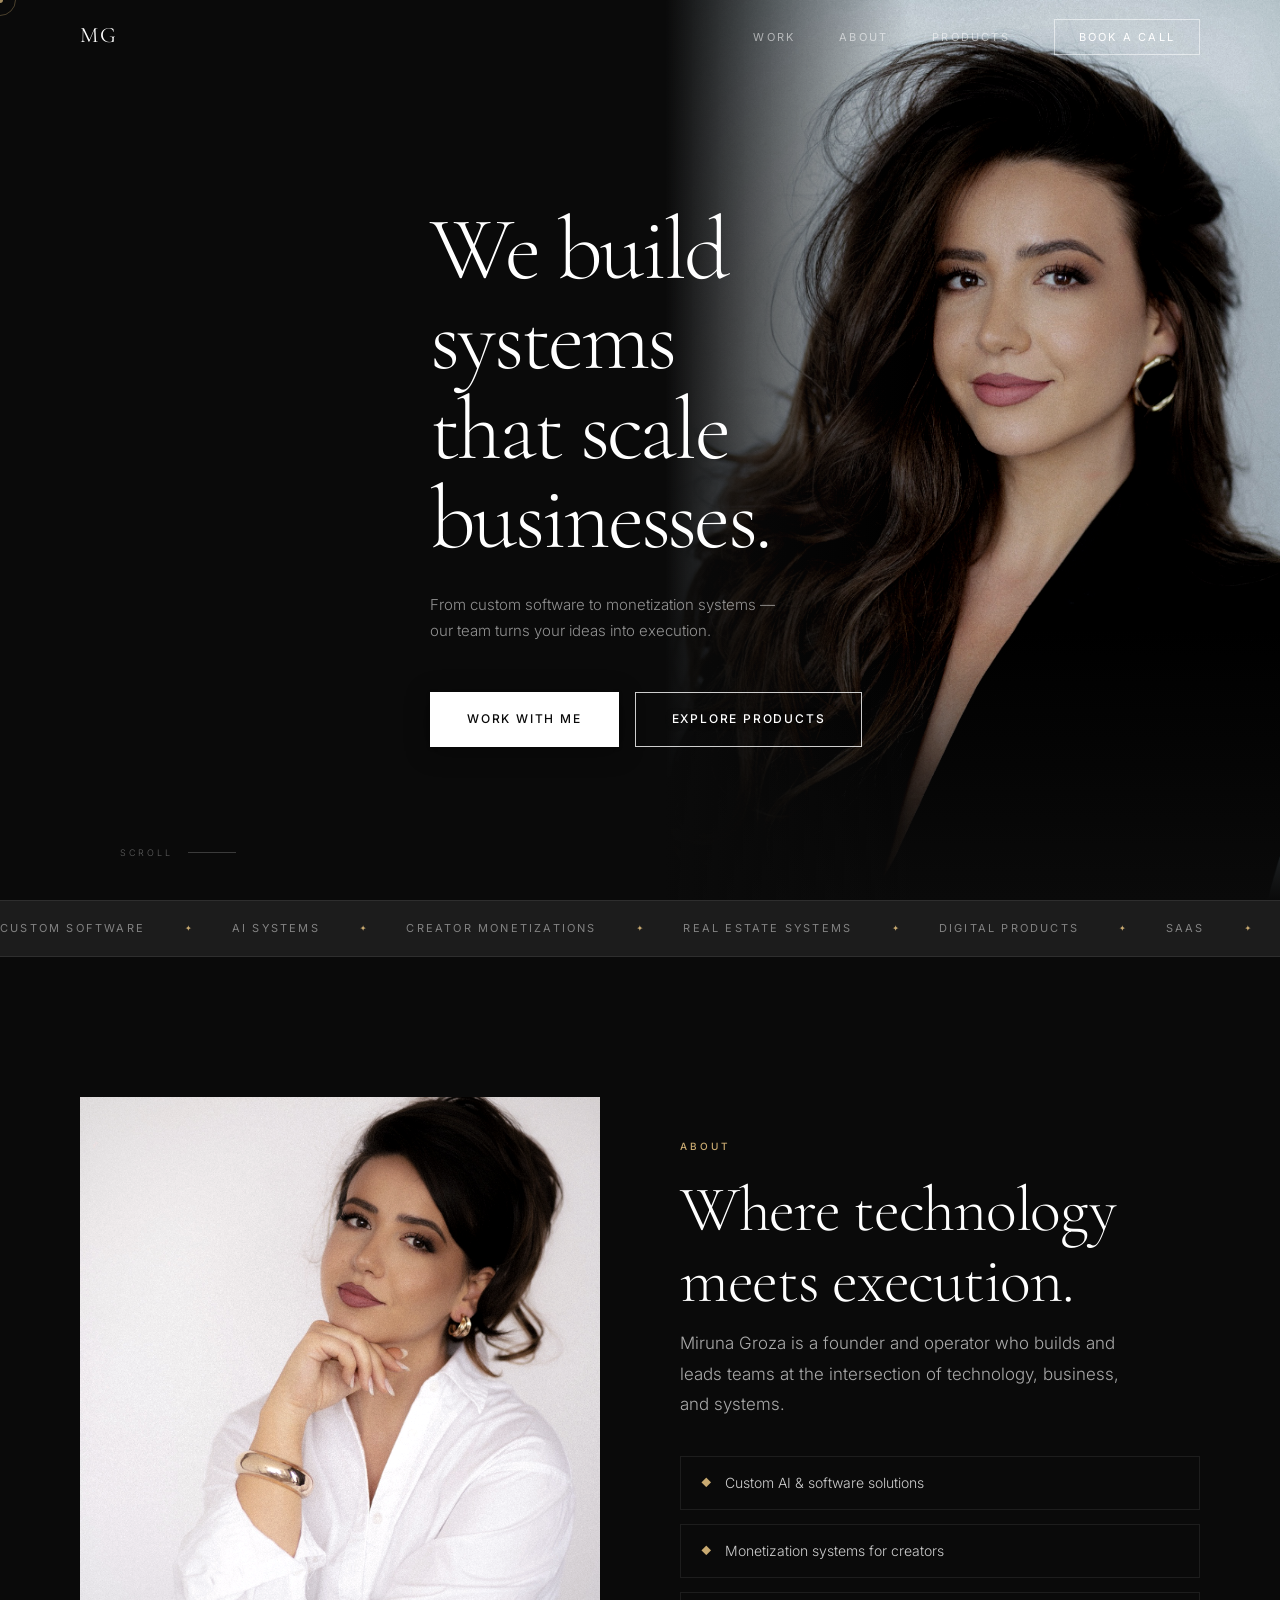
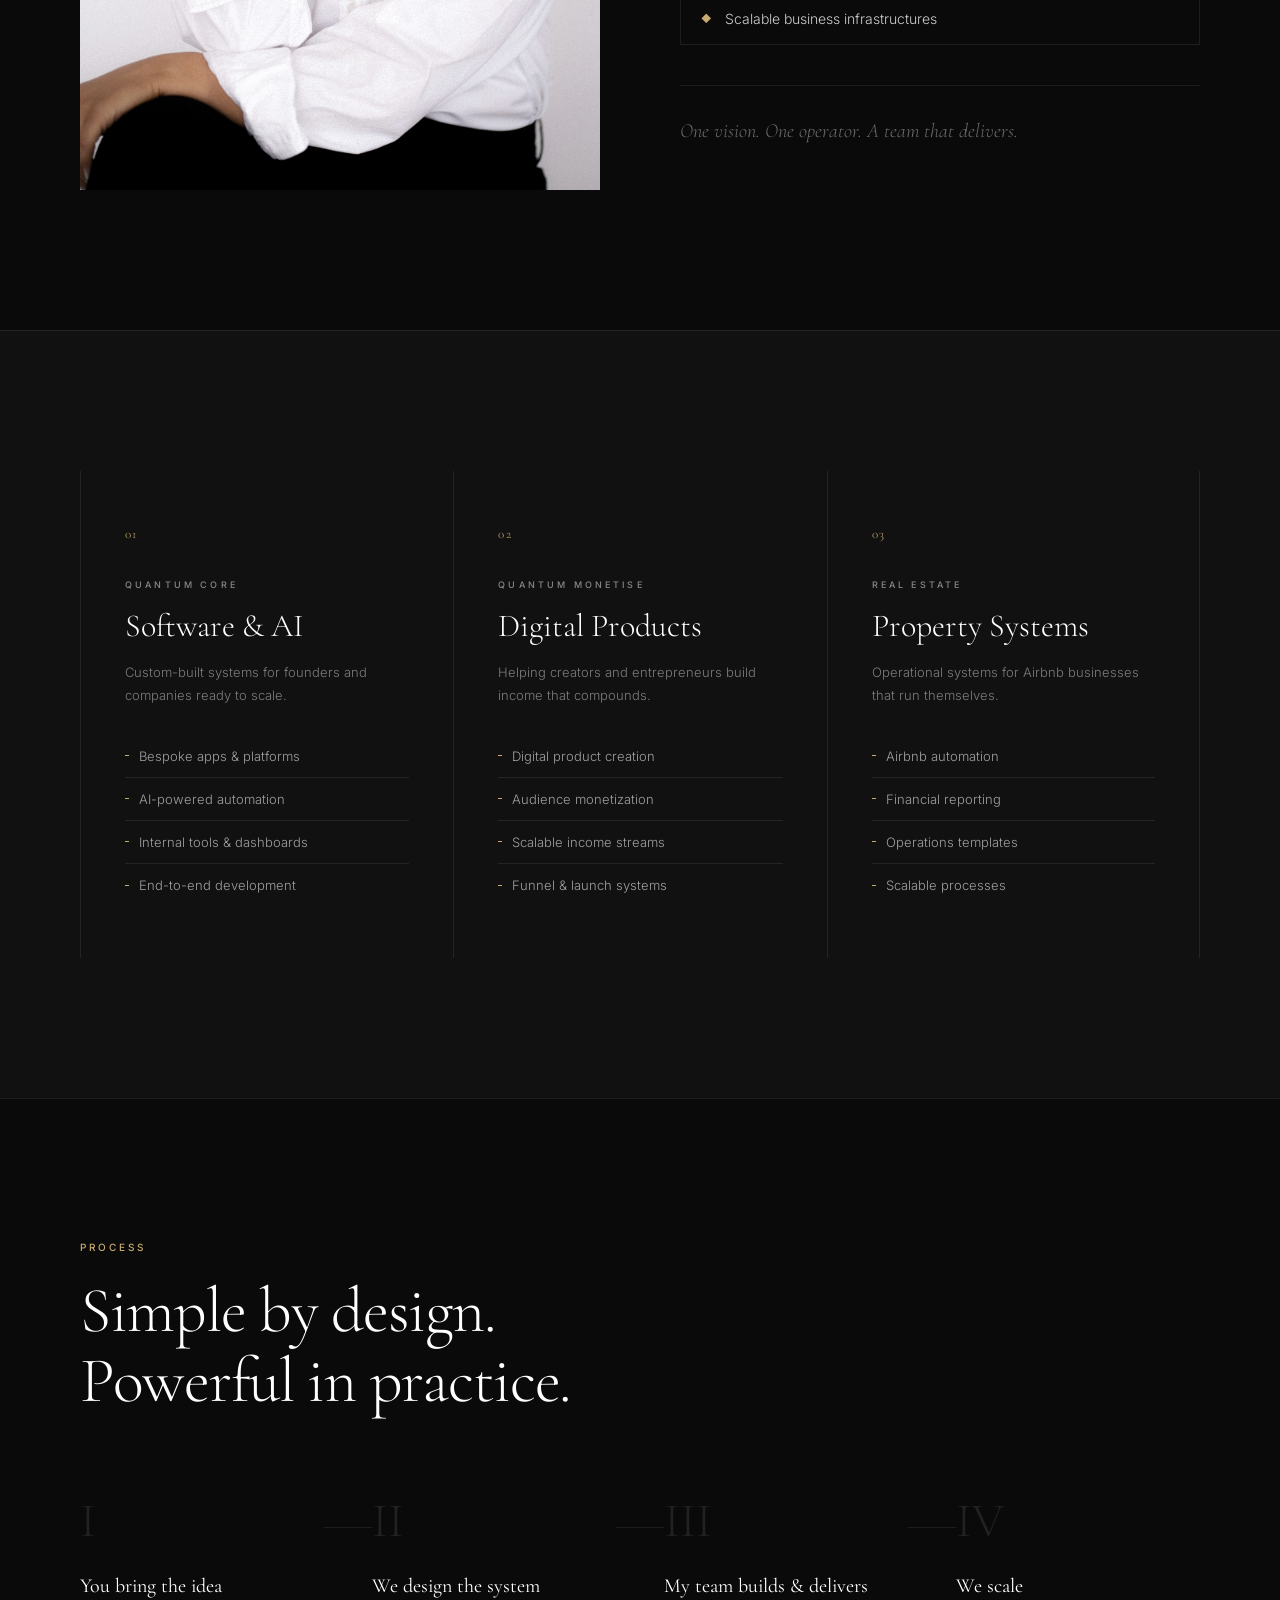
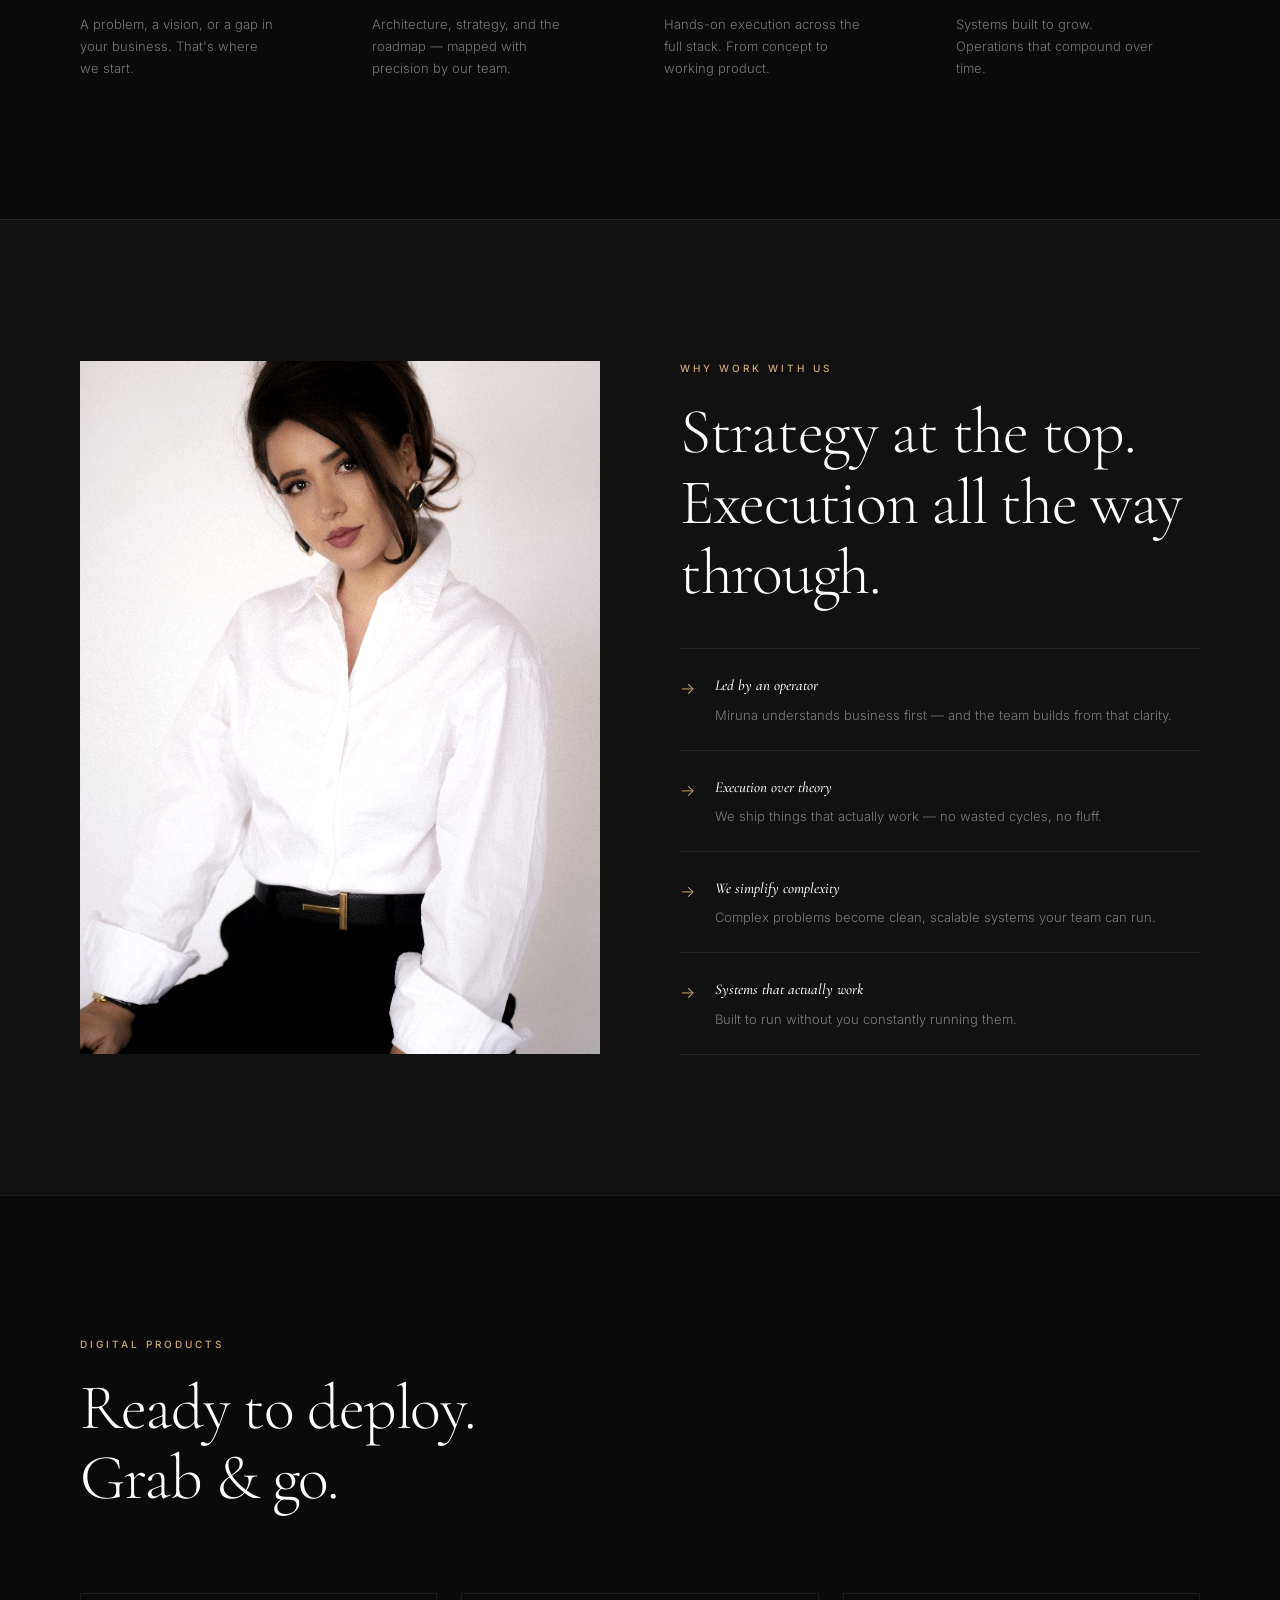
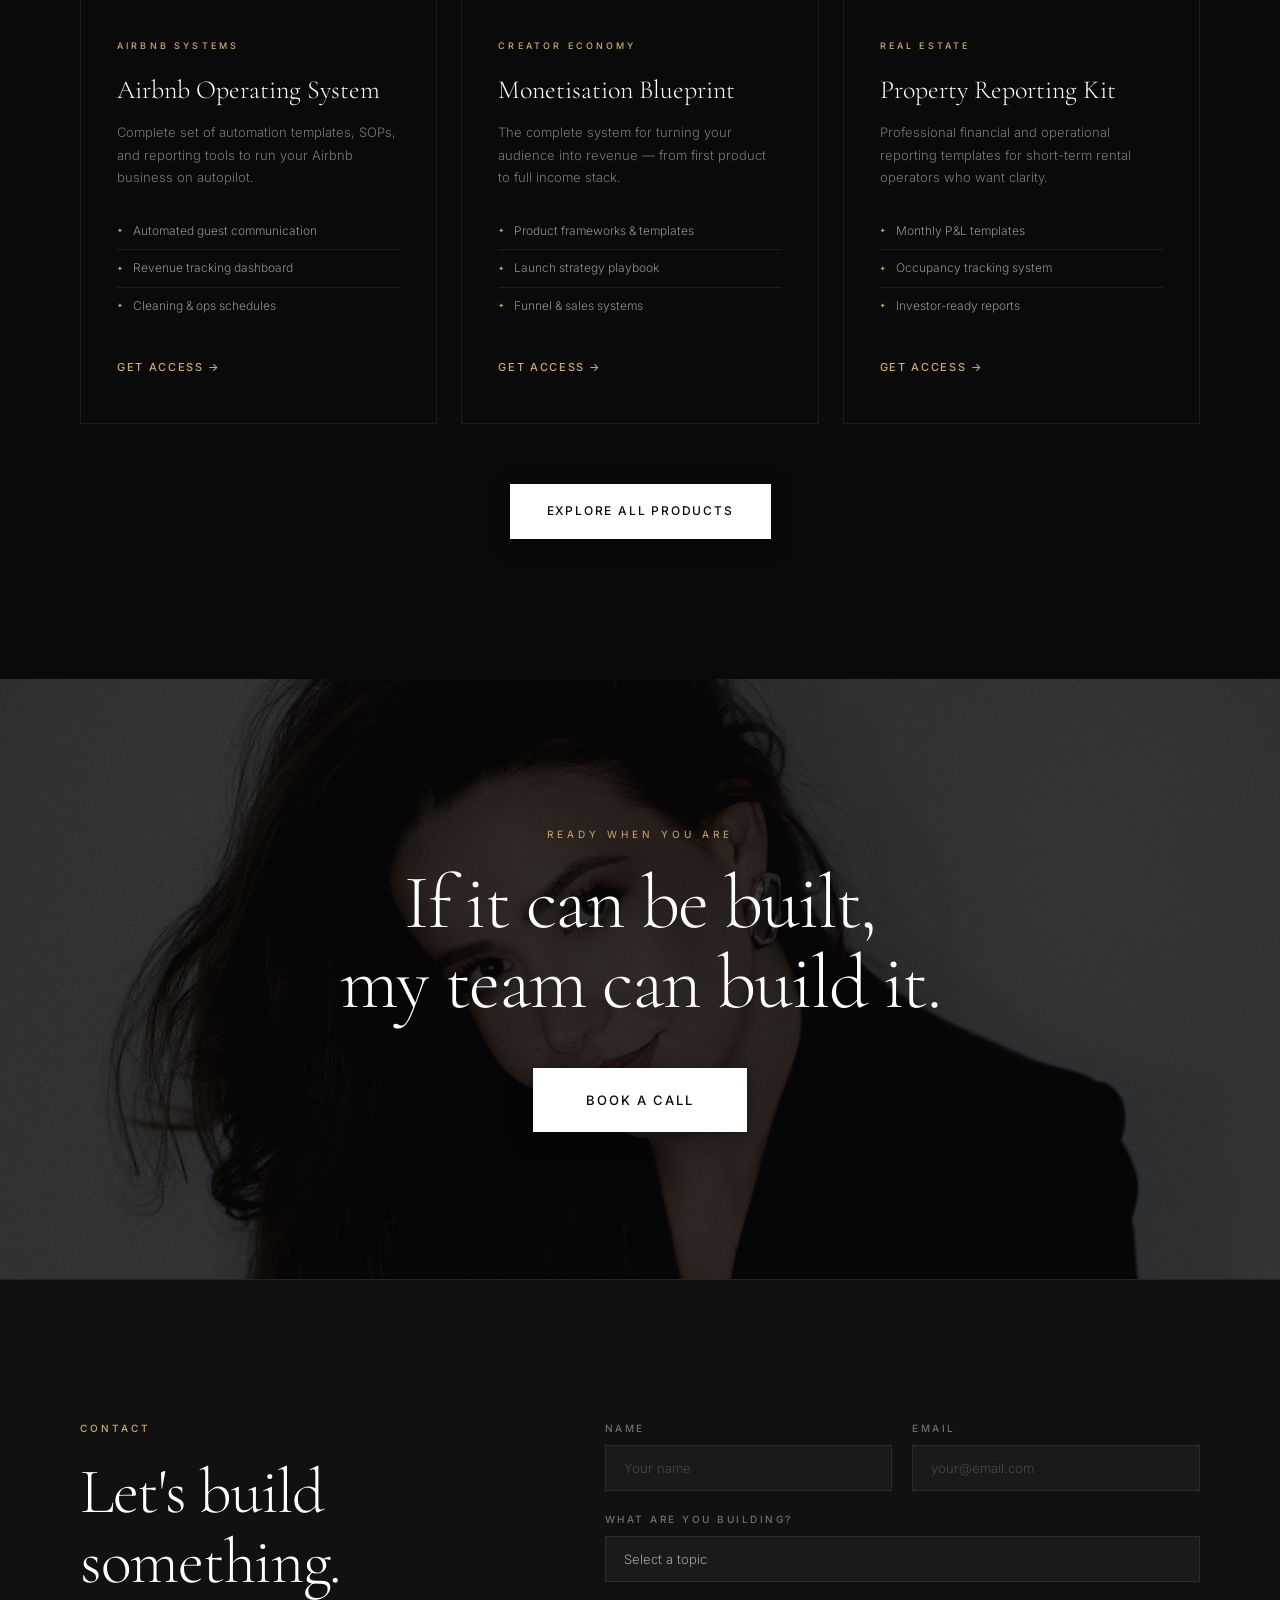
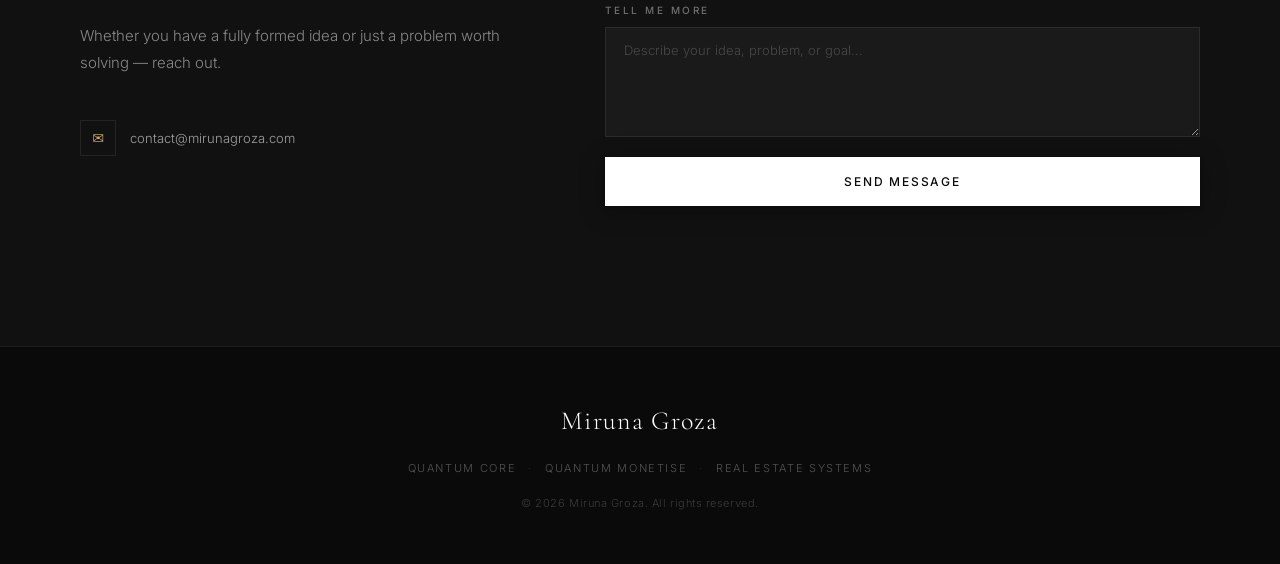
==== index.html @ a3b1b064 "Initial commit — mirunagroza.com + reporting kit page" ====
<!DOCTYPE html>
<html lang="en">
<head>
  <meta charset="UTF-8" />
  <meta name="viewport" content="width=device-width, initial-scale=1.0" />
  <title>Miruna Groza — Founder & Operator</title>
  <meta name="description" content="Miruna Groza is a founder and operator building custom AI software, monetization systems, and scalable business infrastructures through Quantum Core and Quantum Monetise." />
  <meta name="keywords" content="Miruna Groza, Quantum Core, custom software, AI solutions, monetization, creator economy, real estate systems, founder, operator" />
  <meta property="og:title" content="Miruna Groza — Founder & Operator" />
  <meta property="og:description" content="We build systems that scale businesses." />
  <meta property="og:type" content="website" />
  <link rel="preconnect" href="https://fonts.googleapis.com" />
  <link rel="preconnect" href="https://fonts.gstatic.com" crossorigin />
  <link href="https://fonts.googleapis.com/css2?family=Cormorant+Garamond:ital,wght@0,300;0,400;0,500;0,600;1,300;1,400&family=Inter:wght@300;400;500&display=swap" rel="stylesheet" />
  <link rel="stylesheet" href="style.css" />
</head>
<body>

  <!-- NAV -->
  <nav id="navbar">
    <div class="nav-inner">
      <a href="#hero" class="nav-logo">MG</a>
      <ul class="nav-links">
        <li><a href="#work">Work</a></li>
        <li><a href="#about">About</a></li>
        <li><a href="#products">Products</a></li>
        <li><a href="#contact" class="nav-cta">Book a call</a></li>
      </ul>
      <button class="hamburger" id="hamburger" aria-label="Menu">
        <span></span><span></span><span></span>
      </button>
    </div>
    <div class="mobile-menu" id="mobile-menu">
      <a href="#work" class="mobile-link">Work</a>
      <a href="#about" class="mobile-link">About</a>
      <a href="#products" class="mobile-link">Products</a>
      <a href="#contact" class="mobile-link">Book a call</a>
    </div>
  </nav>

  <!-- HERO -->
  <section id="hero" class="hero">
    <div class="hero-content">
      <h1 class="hero-headline reveal delay-1">
        We build systems<br />that scale businesses.
      </h1>
      <p class="hero-sub reveal delay-2">
        From custom software to monetization systems —<br />
        our team turns your ideas into execution.
      </p>
      <div class="hero-actions reveal delay-3">
        <a href="#contact" class="btn-primary">Work with me</a>
        <a href="#products" class="btn-ghost">Explore products</a>
      </div>
    </div>
    <div class="hero-image reveal delay-2">
      <img src="IMG_90512.JPG" alt="Miruna Groza" />
      <div class="hero-img-blur"></div>
    </div>
    <div class="scroll-hint">
      <span>Scroll</span>
      <div class="scroll-line"></div>
    </div>
  </section>

  <!-- MARQUEE -->
  <div class="marquee-wrapper">
    <div class="marquee-track">
      <span>Custom Software</span>
      <span class="dot">✦</span>
      <span>AI Systems</span>
      <span class="dot">✦</span>
      <span>Creator Monetizations</span>
      <span class="dot">✦</span>
      <span>Real Estate Systems</span>
      <span class="dot">✦</span>
      <span>Digital Products</span>
      <span class="dot">✦</span>
      <span>SaaS</span>
      <span class="dot">✦</span>
      <span>Web Apps</span>
      <span class="dot">✦</span>
      <span>Hosting</span>
      <span class="dot">✦</span>
      <span>Custom Software</span>
      <span class="dot">✦</span>
      <span>AI Systems</span>
      <span class="dot">✦</span>
      <span>Creator Monetizations</span>
      <span class="dot">✦</span>
      <span>Real Estate Systems</span>
      <span class="dot">✦</span>
      <span>Digital Products</span>
      <span class="dot">✦</span>
      <span>SaaS</span>
      <span class="dot">✦</span>
      <span>Web Apps</span>
      <span class="dot">✦</span>
      <span>Hosting</span>
      <span class="dot">✦</span>
    </div>
  </div>

  <!-- IDENTITY -->
  <section id="about" class="identity">
    <div class="container identity-grid">
      <div class="identity-image reveal">
        <img src="IMG_9061.JPG" alt="Miruna Groza" />
      </div>
      <div class="identity-text">
        <div class="section-label reveal">About</div>
        <h2 class="section-title reveal delay-1">
          Where technology<br />meets execution.
        </h2>
        <p class="identity-body reveal delay-2">
          Miruna Groza is a founder and operator who builds and leads teams
          at the intersection of technology, business, and systems.
        </p>
        <div class="identity-pillars reveal delay-3">
          <div class="identity-pill">
            <span class="pill-icon">◆</span>
            Custom AI &amp; software solutions
          </div>
          <div class="identity-pill">
            <span class="pill-icon">◆</span>
            Monetization systems for creators
          </div>
          <div class="identity-pill">
            <span class="pill-icon">◆</span>
            Scalable business infrastructures
          </div>
        </div>
        <p class="identity-mantra reveal delay-3">
          One vision. One operator. A team that delivers.
        </p>
      </div>
    </div>
  </section>

  <!-- WHAT I DO -->
  <section id="work" class="work">
    <div class="container">
      <div class="work-grid">

        <div class="work-card reveal">
          <div class="work-card-number">01</div>
          <div class="work-card-inner">
            <div class="work-card-tag">Quantum Core</div>
            <h3 class="work-card-title">Software &amp; AI</h3>
            <p class="work-card-desc">
              Custom-built systems for founders and companies ready to scale.
            </p>
            <ul class="work-list">
              <li>Bespoke apps &amp; platforms</li>
              <li>AI-powered automation</li>
              <li>Internal tools &amp; dashboards</li>
              <li>End-to-end development</li>
            </ul>
          </div>
          <div class="work-card-line"></div>
        </div>

        <div class="work-card reveal delay-1">
          <div class="work-card-number">02</div>
          <div class="work-card-inner">
            <div class="work-card-tag">Quantum Monetise</div>
            <h3 class="work-card-title">Digital Products</h3>
            <p class="work-card-desc">
              Helping creators and entrepreneurs build income that compounds.
            </p>
            <ul class="work-list">
              <li>Digital product creation</li>
              <li>Audience monetization</li>
              <li>Scalable income streams</li>
              <li>Funnel &amp; launch systems</li>
            </ul>
          </div>
          <div class="work-card-line"></div>
        </div>

        <div class="work-card reveal delay-2">
          <div class="work-card-number">03</div>
          <div class="work-card-inner">
            <div class="work-card-tag">Real Estate</div>
            <h3 class="work-card-title">Property Systems</h3>
            <p class="work-card-desc">
              Operational systems for Airbnb businesses that run themselves.
            </p>
            <ul class="work-list">
              <li>Airbnb automation</li>
              <li>Financial reporting</li>
              <li>Operations templates</li>
              <li>Scalable processes</li>
            </ul>
          </div>
          <div class="work-card-line"></div>
        </div>

      </div>
    </div>
  </section>

  <!-- HOW I WORK -->
  <section class="process">
    <div class="container">
      <div class="section-header reveal">
        <div class="section-label">Process</div>
        <h2 class="section-title">Simple by design.<br />Powerful in practice.</h2>
      </div>
      <div class="process-steps">
        <div class="process-step reveal">
          <div class="step-number">I</div>
          <div class="step-content">
            <h4>You bring the idea</h4>
            <p>A problem, a vision, or a gap in your business. That's where we start.</p>
          </div>
        </div>
        <div class="process-connector"></div>
        <div class="process-step reveal delay-1">
          <div class="step-number">II</div>
          <div class="step-content">
            <h4>We design the system</h4>
            <p>Architecture, strategy, and the roadmap — mapped with precision by our team.</p>
          </div>
        </div>
        <div class="process-connector"></div>
        <div class="process-step reveal delay-2">
          <div class="step-number">III</div>
          <div class="step-content">
            <h4>My team builds &amp; delivers</h4>
            <p>Hands-on execution across the full stack. From concept to working product.</p>
          </div>
        </div>
        <div class="process-connector"></div>
        <div class="process-step reveal delay-3">
          <div class="step-number">IV</div>
          <div class="step-content">
            <h4>We scale</h4>
            <p>Systems built to grow. Operations that compound over time.</p>
          </div>
        </div>
      </div>
    </div>
  </section>

  <!-- WHY ME -->
  <section class="why">
    <div class="container why-grid">
      <div class="why-image reveal">
        <img src="IMG_90642.JPG" alt="Miruna Groza" />
      </div>
      <div class="why-content">
        <div class="section-label reveal">Why work with us</div>
        <h2 class="section-title reveal delay-1">
          Strategy at the top.<br />Execution all the way through.
        </h2>
        <div class="why-items">
          <div class="why-item reveal delay-1">
            <div class="why-icon">→</div>
            <div>
              <strong>Led by an operator</strong>
              <p>Miruna understands business first — and the team builds from that clarity.</p>
            </div>
          </div>
          <div class="why-item reveal delay-2">
            <div class="why-icon">→</div>
            <div>
              <strong>Execution over theory</strong>
              <p>We ship things that actually work — no wasted cycles, no fluff.</p>
            </div>
          </div>
          <div class="why-item reveal delay-2">
            <div class="why-icon">→</div>
            <div>
              <strong>We simplify complexity</strong>
              <p>Complex problems become clean, scalable systems your team can run.</p>
            </div>
          </div>
          <div class="why-item reveal delay-3">
            <div class="why-icon">→</div>
            <div>
              <strong>Systems that actually work</strong>
              <p>Built to run without you constantly running them.</p>
            </div>
          </div>
        </div>
      </div>
    </div>
  </section>

  <!-- PRODUCTS -->
  <section id="products" class="products">
    <div class="container">
      <div class="section-header reveal">
        <div class="section-label">Digital Products</div>
        <h2 class="section-title">Ready to deploy.<br />Grab &amp; go.</h2>
      </div>
      <div class="products-grid">

        <div class="product-card reveal">
          <div class="product-tag">Airbnb Systems</div>
          <h3 class="product-name">Airbnb Operating System</h3>
          <p class="product-desc">Complete set of automation templates, SOPs, and reporting tools to run your Airbnb business on autopilot.</p>
          <ul class="product-features">
            <li>Automated guest communication</li>
            <li>Revenue tracking dashboard</li>
            <li>Cleaning &amp; ops schedules</li>
          </ul>
          <a href="#contact" class="product-cta">Get access →</a>
        </div>

        <div class="product-card reveal delay-1">
          <div class="product-tag">Creator Economy</div>
          <h3 class="product-name">Monetisation Blueprint</h3>
          <p class="product-desc">The complete system for turning your audience into revenue — from first product to full income stack.</p>
          <ul class="product-features">
            <li>Product frameworks &amp; templates</li>
            <li>Launch strategy playbook</li>
            <li>Funnel &amp; sales systems</li>
          </ul>
          <a href="https://www.quantummonetise.com" class="product-cta" target="_blank" rel="noopener">Get access →</a>
        </div>

        <div class="product-card reveal delay-2">
          <div class="product-tag">Real Estate</div>
          <h3 class="product-name">Property Reporting Kit</h3>
          <p class="product-desc">Professional financial and operational reporting templates for short-term rental operators who want clarity.</p>
          <ul class="product-features">
            <li>Monthly P&amp;L templates</li>
            <li>Occupancy tracking system</li>
            <li>Investor-ready reports</li>
          </ul>
          <a href="reportingkit/" class="product-cta">Get access →</a>
        </div>

      </div>
      <div class="products-cta reveal">
        <a href="#contact" class="btn-primary">Explore all products</a>
      </div>
    </div>
  </section>

  <!-- FULL-WIDTH CTA -->
  <section class="cta-band">
    <div class="cta-band-image">
      <img src="IMG_90462.JPG" alt="Miruna Groza" />
      <div class="cta-band-overlay"></div>
    </div>
    <div class="cta-band-content reveal">
      <p class="cta-eyebrow">Ready when you are</p>
      <h2 class="cta-headline">If it can be built,<br />my team can build it.</h2>
      <a href="#contact" id="book-call-btn" class="btn-primary btn-large">Book a call</a>
    </div>
  </section>

  <!-- CONTACT -->
  <section id="contact" class="contact">
    <div class="container contact-grid">
      <div class="contact-info reveal">
        <div class="section-label">Contact</div>
        <h2 class="section-title">Let's build<br />something.</h2>
        <p class="contact-body">
          Whether you have a fully formed idea or just a problem worth solving — reach out.
        </p>
        <div class="contact-details">
          <a href="mailto:contact@mirunagroza.com" class="contact-detail" id="email-link">
            <span class="detail-icon">✉</span>
            contact@mirunagroza.com
          </a>

        </div>
      </div>
      <div class="contact-form-wrap reveal delay-1">
        <form class="contact-form" id="contact-form" onsubmit="handleSubmit(event)">
          <div class="form-row">
            <div class="form-group">
              <label for="fname">Name</label>
              <input type="text" id="fname" name="name" placeholder="Your name" required />
            </div>
            <div class="form-group">
              <label for="femail">Email</label>
              <input type="email" id="femail" name="email" placeholder="your@email.com" required />
            </div>
          </div>
          <div class="form-group">
            <label for="fsubject">What are you building?</label>
            <select id="fsubject" name="subject">
              <option value="">Select a topic</option>
              <option value="software">Custom software / AI</option>
              <option value="monetise">Monetisation system</option>
              <option value="realestate">Real estate systems</option>
              <option value="product">Digital product</option>
              <option value="other">Something else</option>
            </select>
          </div>
          <div class="form-group">
            <label for="fmessage">Tell me more</label>
            <textarea id="fmessage" name="message" rows="5" placeholder="Describe your idea, problem, or goal..."></textarea>
          </div>
          <button type="submit" class="btn-primary btn-full" id="form-submit-btn">Send message</button>
          <div id="form-success" class="form-success hidden">
            ✦ Message received — we'll be in touch shortly.
          </div>
        </form>
      </div>
    </div>
  </section>

  <!-- FOOTER -->
  <footer class="footer">
    <div class="container footer-inner">
      <div class="footer-logo">Miruna Groza</div>
      <div class="footer-ventures">
        <span>Quantum Core</span>
        <span class="sep">·</span>
        <span>Quantum Monetise</span>
        <span class="sep">·</span>
        <span>Real Estate Systems</span>
      </div>
      <p class="footer-copy">© 2026 Miruna Groza. All rights reserved.</p>
    </div>
  </footer>

  <script src="script.js"></script>
</body>
</html>
---- style.css ----
/* =============================================
   MIRUNA GROZA — PREMIUM PERSONAL BRAND
   Design: Luxury minimal, editorial, black/white
   ============================================= */

   @import url('https://fonts.googleapis.com/css2?family=Cormorant+Garamond:ital,wght@0,300;0,400;0,500;0,600;1,300;1,400&family=Inter:wght@300;400;500&display=swap');

/* ---- RESET & BASE ---- */
*, *::before, *::after { box-sizing: border-box; margin: 0; padding: 0; }

:root {
  --black: #0a0a0a;
  --off-black: #111111;
  --charcoal: #1c1c1c;
  --mid: #444444;
  --muted: #888888;
  --border: rgba(255,255,255,0.08);
  --border-dark: rgba(0,0,0,0.1);
  --white: #ffffff;
  --off-white: #f8f7f5;
  --cream: #f2f0ec;
  --gold: #c9aa71;
  --gold-light: #e8d5a3;

  --font-serif: 'Cormorant Garamond', Georgia, serif;
  --font-sans: 'Inter', system-ui, sans-serif;

  --ease: cubic-bezier(0.22, 1, 0.36, 1);
  --ease-in: cubic-bezier(0.4, 0, 1, 1);

  --radius: 2px;
  --container: 1200px;
  --nav-h: 72px;
}

html { scroll-behavior: smooth; font-size: 16px; }

body {
  background: var(--black);
  color: var(--white);
  font-family: var(--font-sans);
  font-weight: 300;
  line-height: 1.7;
  overflow-x: hidden;
  -webkit-font-smoothing: antialiased;
}

a { color: inherit; text-decoration: none; }
img { display: block; width: 100%; height: 100%; object-fit: cover; }
ul { list-style: none; }

.container {
  max-width: var(--container);
  margin: 0 auto;
  padding: 0 40px;
}

/* ---- REVEAL ANIMATIONS ---- */
.reveal {
  opacity: 0;
  transform: translateY(28px);
  transition: opacity 0.9s var(--ease), transform 0.9s var(--ease);
}
.reveal.visible { opacity: 1; transform: translateY(0); }
.delay-1 { transition-delay: 0.12s !important; }
.delay-2 { transition-delay: 0.24s !important; }
.delay-3 { transition-delay: 0.36s !important; }

/* ---- TYPOGRAPHY ---- */
.section-label {
  font-family: var(--font-sans);
  font-size: 10px;
  font-weight: 500;
  letter-spacing: 0.3em;
  text-transform: uppercase;
  color: var(--gold);
  margin-bottom: 20px;
}

.section-title {
  font-family: var(--font-serif);
  font-size: clamp(36px, 5vw, 64px);
  font-weight: 300;
  line-height: 1.1;
  letter-spacing: -0.02em;
  color: var(--white);
}

.section-header {
  max-width: 540px;
  margin-bottom: 80px;
}

/* ---- BUTTONS ---- */
.btn-primary {
  display: inline-flex;
  align-items: center;
  gap: 8px;
  padding: 16px 36px;
  background: var(--white);
  color: var(--black);
  font-family: var(--font-sans);
  font-size: 12px;
  font-weight: 500;
  letter-spacing: 0.15em;
  text-transform: uppercase;
  border: 1.5px solid var(--white);
  box-shadow: 0 4px 24px rgba(0,0,0,0.35), 0 1px 4px rgba(0,0,0,0.2);
  transition: background 0.3s var(--ease), color 0.3s var(--ease), transform 0.2s, box-shadow 0.3s;
  cursor: pointer;
}
.btn-primary:hover {
  background: transparent;
  color: var(--white);
  transform: translateY(-1px);
}

.btn-ghost {
  display: inline-flex;
  align-items: center;
  gap: 8px;
  padding: 16px 36px;
  background: transparent;
  color: var(--white);
  font-family: var(--font-sans);
  font-size: 12px;
  font-weight: 500;
  letter-spacing: 0.15em;
  text-transform: uppercase;
  border: 1.5px solid rgba(255,255,255,0.8);
  text-shadow: 0 1px 6px rgba(0,0,0,0.5);
  transition: border-color 0.3s, background 0.3s, transform 0.2s;
  cursor: pointer;
}
.btn-ghost:hover {
  border-color: var(--white);
  background: rgba(255,255,255,0.05);
  transform: translateY(-1px);
}

.btn-large {
  padding: 20px 52px;
  font-size: 13px;
}

.btn-full { width: 100%; justify-content: center; }

/* ============================
   NAVIGATION
   ============================ */
#navbar {
  position: fixed;
  top: 0; left: 0; right: 0;
  z-index: 1000;
  height: var(--nav-h);
  transition: background 0.5s, backdrop-filter 0.5s, border-color 0.5s;
  border-bottom: 1px solid transparent;
}
#navbar.scrolled {
  background: rgba(10,10,10,0.95);
  backdrop-filter: blur(16px);
  border-color: var(--border);
}

.nav-inner {
  max-width: var(--container);
  margin: 0 auto;
  padding: 0 40px;
  height: 100%;
  display: flex;
  align-items: center;
  justify-content: space-between;
}

.nav-logo {
  font-family: var(--font-serif);
  font-size: 22px;
  font-weight: 400;
  letter-spacing: 0.08em;
  color: var(--white);
}

.nav-links {
  display: flex;
  align-items: center;
  gap: 44px;
}
.nav-links a {
  font-size: 11px;
  font-weight: 400;
  letter-spacing: 0.2em;
  text-transform: uppercase;
  color: rgba(255,255,255,0.6);
  transition: color 0.25s;
}
.nav-links a:hover { color: var(--white); }

.nav-cta {
  padding: 10px 24px !important;
  border: 1px solid rgba(255,255,255,0.55);
  color: var(--white) !important;
  transition: border-color 0.25s, background 0.25s !important;
}
.nav-cta:hover {
  background: rgba(255,255,255,0.08) !important;
  border-color: var(--white) !important;
}

.hamburger {
  display: none;
  flex-direction: column;
  gap: 5px;
  background: none;
  border: none;
  cursor: pointer;
  padding: 4px;
}
.hamburger span {
  width: 24px;
  height: 1px;
  background: var(--white);
  display: block;
  transition: transform 0.3s, opacity 0.3s;
}
.hamburger.open span:nth-child(1) { transform: translateY(6px) rotate(45deg); }
.hamburger.open span:nth-child(2) { opacity: 0; }
.hamburger.open span:nth-child(3) { transform: translateY(-6px) rotate(-45deg); }

.mobile-menu {
  display: none;
  flex-direction: column;
  background: rgba(10,10,10,0.98);
  backdrop-filter: blur(20px);
  padding: 24px 40px;
  border-top: 1px solid var(--border);
}
.mobile-menu.open { display: flex; }
.mobile-link {
  font-size: 13px;
  letter-spacing: 0.2em;
  text-transform: uppercase;
  color: rgba(255,255,255,0.7);
  padding: 14px 0;
  border-bottom: 1px solid var(--border);
  transition: color 0.2s;
}
.mobile-link:last-child { border-bottom: none; }
.mobile-link:hover { color: var(--white); }

/* ============================
   HERO
   ============================ */
.hero {
  position: relative;
  min-height: 100vh;
  display: flex;
  align-items: center;
  padding: var(--nav-h) 0 0;
  overflow: hidden;
}

.hero-content {
  position: relative;
  z-index: 2;
  max-width: var(--container);
  margin: 0 auto;
  padding: 80px 40px 100px;
  width: 100%;
  max-width: 660px;
  padding-left: 120px;
}

.hero-tag {
  font-size: 10px;
  font-weight: 500;
  letter-spacing: 0.35em;
  text-transform: uppercase;
  color: var(--gold);
  margin-bottom: 28px;
}

.hero-headline {
  font-family: var(--font-serif);
  font-size: clamp(52px, 7vw, 96px);
  font-weight: 300;
  line-height: 1.0;
  letter-spacing: -0.03em;
  color: var(--white);
  margin-bottom: 28px;
}

.hero-sub {
  font-size: 15px;
  font-weight: 300;
  color: rgba(255,255,255,0.55);
  line-height: 1.75;
  margin-bottom: 48px;
  max-width: 420px;
}

.hero-actions {
  display: flex;
  gap: 16px;
  flex-wrap: wrap;
}

.hero-image {
  position: absolute;
  right: 0;
  top: 0;
  bottom: 0;
  width: 48%;
  overflow: hidden;
}
.hero-image img {
  object-position: center top;
  filter: grayscale(15%) contrast(1.05);
}
.hero-img-blur {
  position: absolute;
  inset: 0;
  background: linear-gradient(to right, var(--black) 0%, transparent 40%),
              linear-gradient(to top, var(--black) 0%, transparent 30%);
}

.scroll-hint {
  position: absolute;
  bottom: 40px;
  left: 120px;
  display: flex;
  align-items: center;
  gap: 16px;
  z-index: 3;
  opacity: 0;
  animation: fadeIn 1s 1.5s var(--ease) forwards;
}
.scroll-hint span {
  font-size: 9px;
  letter-spacing: 0.3em;
  text-transform: uppercase;
  color: rgba(255,255,255,0.35);
}
.scroll-line {
  width: 48px;
  height: 1px;
  background: rgba(255,255,255,0.2);
  position: relative;
  overflow: hidden;
}
.scroll-line::after {
  content: '';
  position: absolute;
  left: -100%;
  top: 0;
  width: 100%;
  height: 100%;
  background: var(--white);
  animation: scrollLine 2s 2s ease-in-out infinite;
}
@keyframes scrollLine {
  0% { left: -100%; }
  50% { left: 0; }
  100% { left: 100%; }
}
@keyframes fadeIn {
  to { opacity: 1; }
}

/* ============================
   MARQUEE
   ============================ */
.marquee-wrapper {
  overflow: hidden;
  background: var(--charcoal);
  border-top: 1px solid var(--border);
  border-bottom: 1px solid var(--border);
  padding: 18px 0;
}
.marquee-track {
  display: flex;
  align-items: center;
  gap: 40px;
  white-space: nowrap;
  animation: marquee 28s linear infinite;
  width: max-content;
}
.marquee-track span {
  font-size: 11px;
  font-weight: 400;
  letter-spacing: 0.2em;
  text-transform: uppercase;
  color: rgba(255,255,255,0.45);
}
.marquee-track .dot {
  color: var(--gold);
  font-size: 8px;
  letter-spacing: 0;
}
@keyframes marquee {
  from { transform: translateX(0); }
  to { transform: translateX(-50%); }
}

/* ============================
   IDENTITY
   ============================ */
.identity {
  padding: 140px 0;
  background: var(--black);
}
.identity-grid {
  display: grid;
  grid-template-columns: 1fr 1fr;
  gap: 80px;
  align-items: center;
}
.identity-image {
  aspect-ratio: 3/4;
  overflow: hidden;
  position: relative;
}
.identity-image img {
  transition: transform 0.8s var(--ease);
  filter: grayscale(20%) contrast(1.05);
}
.identity-image:hover img { transform: scale(1.03); }

.identity-text { padding: 20px 0; }

.identity-body {
  font-size: 17px;
  font-weight: 300;
  color: rgba(255,255,255,0.65);
  line-height: 1.8;
  margin-bottom: 36px;
  margin-top: 12px;
  max-width: 440px;
}

.identity-pillars {
  display: flex;
  flex-direction: column;
  gap: 14px;
  margin-bottom: 40px;
}
.identity-pill {
  display: flex;
  align-items: center;
  gap: 14px;
  font-size: 14px;
  font-weight: 300;
  color: rgba(255,255,255,0.8);
  padding: 14px 20px;
  border: 1px solid var(--border);
  transition: border-color 0.3s, background 0.3s;
}
.identity-pill:hover {
  border-color: rgba(201,170,113,0.3);
  background: rgba(201,170,113,0.04);
}
.pill-icon { color: var(--gold); font-size: 10px; }

.identity-mantra {
  font-family: var(--font-serif);
  font-size: 20px;
  font-style: italic;
  color: rgba(255,255,255,0.4);
  font-weight: 300;
  border-top: 1px solid var(--border);
  padding-top: 28px;
}

/* ============================
   WORK / PILLARS
   ============================ */
.work {
  padding: 140px 0;
  background: var(--off-black);
  border-top: 1px solid var(--border);
}
.work-grid {
  display: grid;
  grid-template-columns: repeat(3, 1fr);
  gap: 0;
}
.work-card {
  padding: 52px 44px;
  border-left: 1px solid var(--border);
  position: relative;
  transition: background 0.4s;
  cursor: default;
}
.work-card:last-child { border-right: 1px solid var(--border); }
.work-card:hover { background: rgba(255,255,255,0.02); }

.work-card-number {
  font-family: var(--font-serif);
  font-size: 13px;
  color: var(--gold);
  letter-spacing: 0.1em;
  margin-bottom: 32px;
}
.work-card-tag {
  font-size: 9px;
  font-weight: 500;
  letter-spacing: 0.35em;
  text-transform: uppercase;
  color: var(--muted);
  margin-bottom: 16px;
}
.work-card-title {
  font-family: var(--font-serif);
  font-size: 32px;
  font-weight: 300;
  color: var(--white);
  margin-bottom: 16px;
  line-height: 1.15;
}
.work-card-desc {
  font-size: 13px;
  color: rgba(255,255,255,0.45);
  line-height: 1.75;
  margin-bottom: 28px;
}
.work-list li {
  font-size: 13px;
  font-weight: 300;
  color: rgba(255,255,255,0.6);
  padding: 10px 0;
  border-bottom: 1px solid var(--border);
  display: flex;
  align-items: center;
  gap: 10px;
}
.work-list li::before {
  content: '';
  width: 4px;
  height: 1px;
  background: var(--gold);
  flex-shrink: 0;
}
.work-list li:last-child { border-bottom: none; }
.work-card-line {
  position: absolute;
  bottom: 0; left: 0; right: 0;
  height: 2px;
  background: linear-gradient(to right, transparent, var(--gold), transparent);
  transform: scaleX(0);
  transition: transform 0.5s var(--ease);
}
.work-card:hover .work-card-line { transform: scaleX(1); }

/* ============================
   PROCESS
   ============================ */
.process {
  padding: 140px 0;
  background: var(--black);
  border-top: 1px solid var(--border);
}
.process-steps {
  display: flex;
  align-items: flex-start;
  gap: 0;
}
.process-step {
  flex: 1;
  display: flex;
  flex-direction: column;
  gap: 20px;
}
.step-number {
  font-family: var(--font-serif);
  font-size: 48px;
  font-weight: 300;
  color: rgba(255,255,255,0.1);
  line-height: 1;
  margin-bottom: 4px;
  transition: color 0.3s;
}
.process-step:hover .step-number { color: var(--gold); }
.step-content h4 {
  font-family: var(--font-serif);
  font-size: 20px;
  font-weight: 400;
  color: var(--white);
  margin-bottom: 10px;
}
.step-content p {
  font-size: 13px;
  font-weight: 300;
  color: rgba(255,255,255,0.45);
  line-height: 1.7;
  max-width: 200px;
}
.process-connector {
  width: 48px;
  height: 1px;
  background: var(--border);
  margin-top: 30px;
  flex-shrink: 0;
}

/* ============================
   WHY
   ============================ */
.why {
  padding: 140px 0;
  background: var(--off-black);
  border-top: 1px solid var(--border);
}
.why-grid {
  display: grid;
  grid-template-columns: 1fr 1fr;
  gap: 80px;
  align-items: center;
}
.why-image {
  aspect-ratio: 3/4;
  overflow: hidden;
}
.why-image img {
  transition: transform 0.8s var(--ease);
  filter: grayscale(20%) contrast(1.05);
}
.why-image:hover img { transform: scale(1.03); }

.why-items {
  display: flex;
  flex-direction: column;
  gap: 0;
  margin-top: 40px;
}
.why-item {
  display: flex;
  gap: 20px;
  padding: 24px 0;
  border-bottom: 1px solid var(--border);
  transition: background 0.3s;
}
.why-item:first-child { border-top: 1px solid var(--border); }
.why-icon {
  font-size: 16px;
  color: var(--gold);
  margin-top: 2px;
  flex-shrink: 0;
  transition: transform 0.3s;
}
.why-item:hover .why-icon { transform: translateX(4px); }
.why-item strong {
  display: block;
  font-size: 15px;
  font-weight: 500;
  color: var(--white);
  margin-bottom: 6px;
  font-family: var(--font-serif);
  font-style: italic;
}
.why-item p {
  font-size: 13px;
  color: rgba(255,255,255,0.45);
  line-height: 1.6;
}

/* ============================
   PRODUCTS
   ============================ */
.products {
  padding: 140px 0;
  background: var(--black);
  border-top: 1px solid var(--border);
}
.products-grid {
  display: grid;
  grid-template-columns: repeat(3, 1fr);
  gap: 24px;
  margin-bottom: 60px;
}
.product-card {
  padding: 44px 36px;
  border: 1px solid var(--border);
  position: relative;
  overflow: hidden;
  transition: border-color 0.4s, transform 0.3s;
}
.product-card::before {
  content: '';
  position: absolute;
  top: 0; left: 0; right: 0;
  height: 1px;
  background: linear-gradient(to right, transparent, var(--gold), transparent);
  transform: scaleX(0);
  transition: transform 0.5s var(--ease);
}
.product-card:hover::before { transform: scaleX(1); }
.product-card:hover {
  border-color: rgba(201,170,113,0.25);
  transform: translateY(-4px);
}
.product-tag {
  font-size: 9px;
  font-weight: 500;
  letter-spacing: 0.35em;
  text-transform: uppercase;
  color: var(--gold);
  margin-bottom: 20px;
}
.product-name {
  font-family: var(--font-serif);
  font-size: 26px;
  font-weight: 300;
  color: var(--white);
  margin-bottom: 16px;
  line-height: 1.2;
}
.product-desc {
  font-size: 13px;
  color: rgba(255,255,255,0.45);
  line-height: 1.75;
  margin-bottom: 24px;
}
.product-features li {
  font-size: 12px;
  color: rgba(255,255,255,0.55);
  padding: 8px 0;
  border-bottom: 1px solid var(--border);
  display: flex;
  align-items: center;
  gap: 10px;
}
.product-features li::before {
  content: '✦';
  color: var(--gold);
  font-size: 7px;
  flex-shrink: 0;
}
.product-features li:last-child { border-bottom: none; margin-bottom: 28px; }
.product-cta {
  font-size: 11px;
  font-weight: 500;
  letter-spacing: 0.15em;
  text-transform: uppercase;
  color: var(--gold);
  display: inline-flex;
  align-items: center;
  gap: 6px;
  transition: gap 0.25s, color 0.25s;
}
.product-cta:hover { gap: 12px; color: var(--gold-light); }
.products-cta { text-align: center; }

/* ============================
   CTA BAND
   ============================ */
.cta-band {
  position: relative;
  height: 600px;
  overflow: hidden;
  display: flex;
  align-items: center;
  justify-content: center;
}
.cta-band-image {
  position: absolute;
  inset: 0;
}
.cta-band-image img {
  object-position: center 20%;
  filter: grayscale(30%) contrast(1.1) brightness(0.6);
}
.cta-band-overlay {
  position: absolute;
  inset: 0;
  background: rgba(10,10,10,0.65);
}
.cta-band-content {
  position: relative;
  z-index: 2;
  text-align: center;
}
.cta-eyebrow {
  font-size: 10px;
  font-weight: 400;
  letter-spacing: 0.4em;
  text-transform: uppercase;
  color: var(--gold);
  margin-bottom: 20px;
}
.cta-headline {
  font-family: var(--font-serif);
  font-size: clamp(42px, 6vw, 80px);
  font-weight: 300;
  color: var(--white);
  line-height: 1.05;
  margin-bottom: 44px;
  letter-spacing: -0.02em;
}

/* ============================
   CONTACT
   ============================ */
.contact {
  padding: 140px 0;
  background: var(--off-black);
  border-top: 1px solid var(--border);
}
.contact-grid {
  display: grid;
  grid-template-columns: 1fr 1.4fr;
  gap: 100px;
  align-items: start;
}
.contact-body {
  font-size: 15px;
  font-weight: 300;
  color: rgba(255,255,255,0.5);
  line-height: 1.8;
  margin: 24px 0 44px;
}
.contact-details {
  display: flex;
  flex-direction: column;
  gap: 16px;
}
.contact-detail {
  display: flex;
  align-items: center;
  gap: 14px;
  font-size: 13px;
  color: rgba(255,255,255,0.6);
  transition: color 0.25s;
}
.contact-detail:hover { color: var(--white); }
.detail-icon {
  width: 36px;
  height: 36px;
  border: 1px solid var(--border);
  display: flex;
  align-items: center;
  justify-content: center;
  font-size: 14px;
  color: var(--gold);
  flex-shrink: 0;
}

/* FORM */
.contact-form { display: flex; flex-direction: column; gap: 20px; }
.form-row { display: grid; grid-template-columns: 1fr 1fr; gap: 20px; }
.form-group { display: flex; flex-direction: column; gap: 8px; }
.form-group label {
  font-size: 10px;
  font-weight: 500;
  letter-spacing: 0.25em;
  text-transform: uppercase;
  color: rgba(255,255,255,0.4);
}
.form-group input,
.form-group select,
.form-group textarea {
  background: rgba(255,255,255,0.04);
  border: 1px solid var(--border);
  color: var(--white);
  font-family: var(--font-sans);
  font-size: 13px;
  font-weight: 300;
  padding: 14px 18px;
  outline: none;
  transition: border-color 0.3s, background 0.3s;
  -webkit-appearance: none;
  resize: vertical;
  border-radius: 0;
}
.form-group input::placeholder,
.form-group textarea::placeholder { color: rgba(255,255,255,0.2); }
.form-group select { color: rgba(255,255,255,0.6); cursor: pointer; }
.form-group select option { background: var(--charcoal); color: var(--white); }
.form-group input:focus,
.form-group select:focus,
.form-group textarea:focus {
  border-color: rgba(201,170,113,0.5);
  background: rgba(201,170,113,0.03);
}

.form-success {
  text-align: center;
  font-size: 13px;
  letter-spacing: 0.1em;
  color: var(--gold);
  padding: 16px;
  border: 1px solid rgba(201,170,113,0.25);
  background: rgba(201,170,113,0.05);
  margin-top: 8px;
}
.hidden { display: none !important; }

/* ============================
   FOOTER
   ============================ */
.footer {
  padding: 52px 0;
  background: var(--black);
  border-top: 1px solid var(--border);
}
.footer-inner {
  display: flex;
  flex-direction: column;
  align-items: center;
  gap: 16px;
  text-align: center;
}
.footer-logo {
  font-family: var(--font-serif);
  font-size: 26px;
  font-weight: 300;
  letter-spacing: 0.05em;
  color: var(--white);
}
.footer-ventures {
  display: flex;
  align-items: center;
  gap: 12px;
  font-size: 11px;
  letter-spacing: 0.15em;
  text-transform: uppercase;
  color: rgba(255,255,255,0.3);
}
.sep { opacity: 0.4; }
.footer-copy {
  font-size: 11px;
  color: rgba(255,255,255,0.2);
  letter-spacing: 0.05em;
}

/* ============================
   RESPONSIVE
   ============================ */
@media (max-width: 1024px) {
  .hero-content { padding-left: 60px; }
  .scroll-hint { left: 60px; }
  .work-grid { grid-template-columns: 1fr; }
  .work-card:last-child { border-right: none; }
  .work-card { border-left: none; border-top: 1px solid var(--border); }
  .work-card:first-child { border-top: none; }
  .products-grid { grid-template-columns: 1fr 1fr; }
  .contact-grid { grid-template-columns: 1fr; gap: 60px; }
}

@media (max-width: 768px) {
  :root { --nav-h: 60px; }
  .container { padding: 0 24px; }
  .nav-links { display: none; }
  .hamburger { display: flex; }
  .hero { min-height: 100svh; }
  .hero-content {
    padding: 60px 24px 80px;
    max-width: 100%;
  }
  .hero-image {
    position: absolute;
    width: 100%;
    opacity: 0.2;
  }
  .hero-img-blur {
    background: linear-gradient(to top, var(--black) 0%, transparent 60%),
                linear-gradient(to right, var(--black) 0%, transparent 100%);
  }
  .scroll-hint { left: 24px; }
  .identity-grid { grid-template-columns: 1fr; gap: 48px; }
  .identity-image { aspect-ratio: 4/5; }
  .why-grid { grid-template-columns: 1fr; gap: 48px; }
  .why-image { order: -1; aspect-ratio: 4/5; }
  .process-steps { flex-direction: column; gap: 40px; }
  .process-connector { width: 1px; height: 32px; }
  .products-grid { grid-template-columns: 1fr; }
  .cta-band { height: 80vh; }
  .form-row { grid-template-columns: 1fr; }
  .footer-ventures { flex-direction: column; gap: 8px; }
  .identity, .work, .process, .why, .products, .contact { padding: 100px 0; }
  .section-header { margin-bottom: 52px; }
}

@media (max-width: 480px) {
  .hero-headline { font-size: clamp(38px, 11vw, 60px); }
  .hero-actions { flex-direction: column; }
  .hero-actions .btn-primary,
  .hero-actions .btn-ghost { width: 100%; justify-content: center; }
  .work-card { padding: 40px 24px; }
  .product-card { padding: 32px 24px; }
}
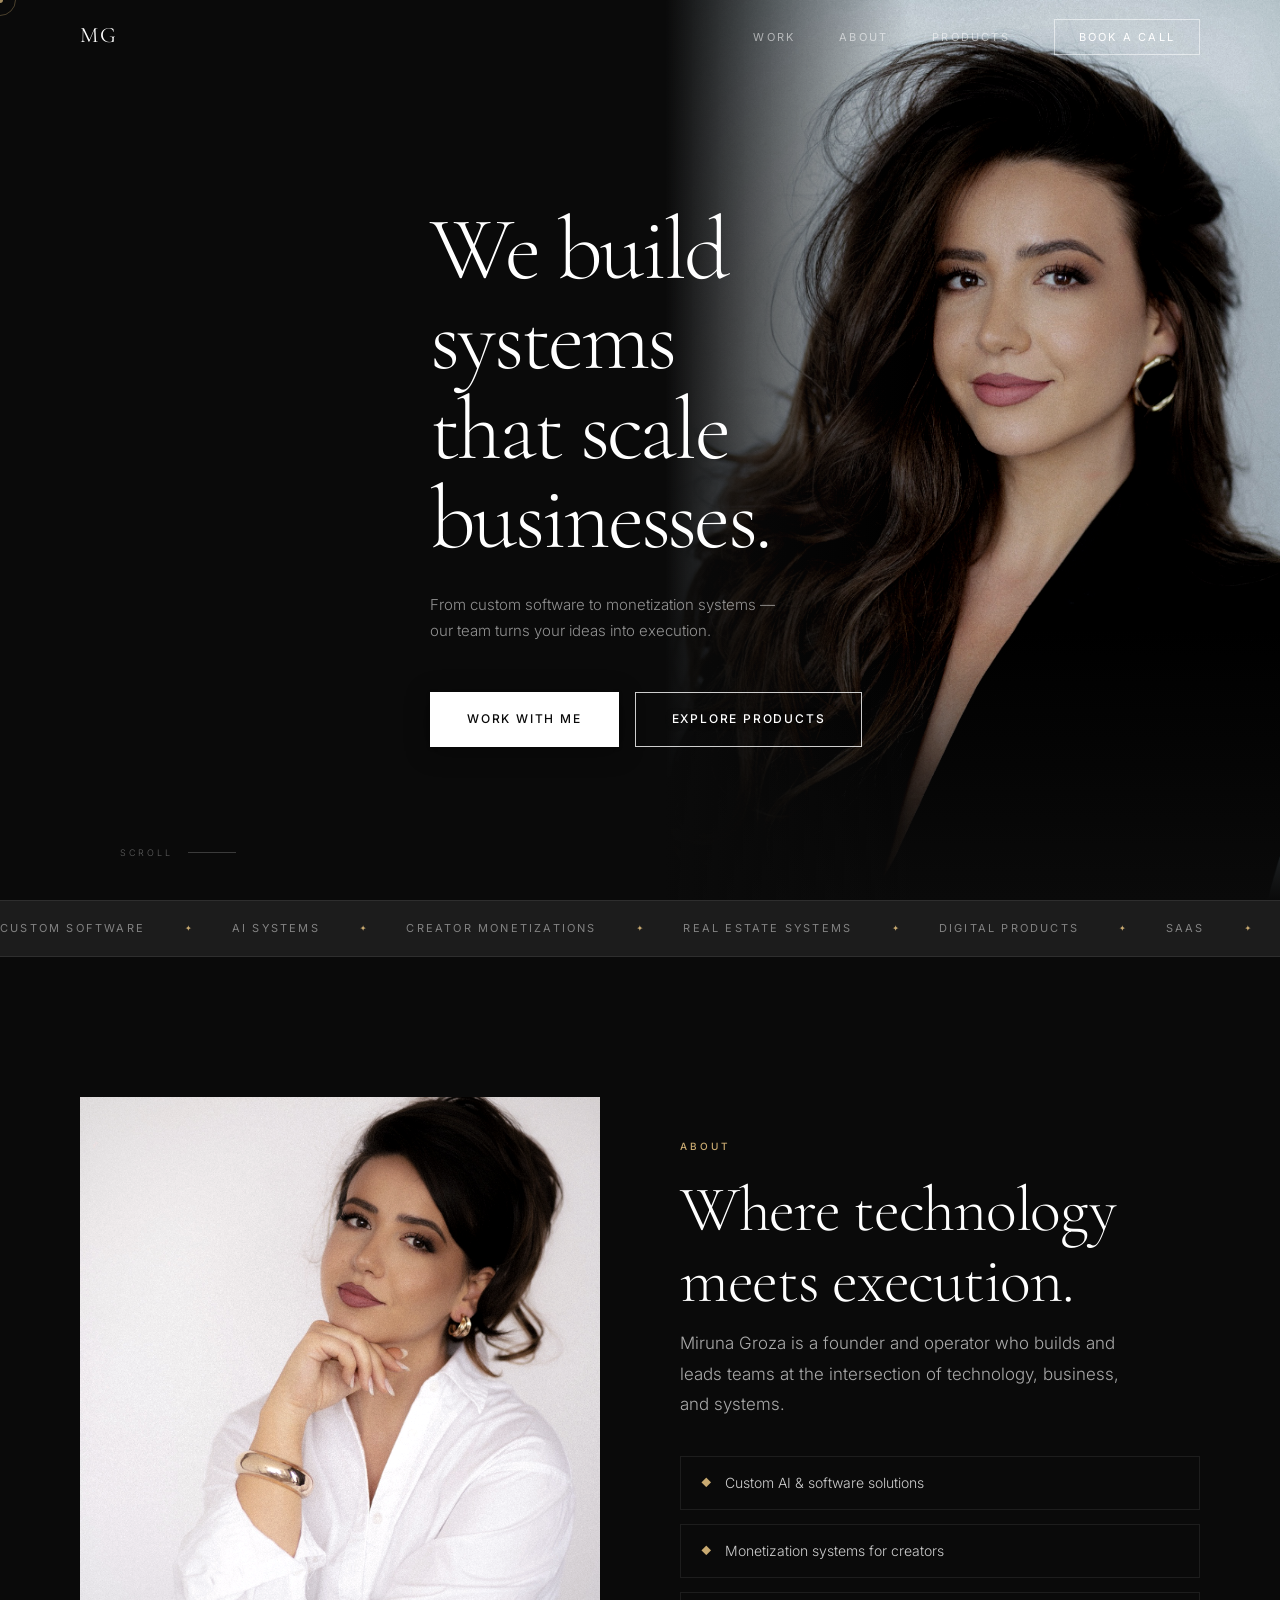
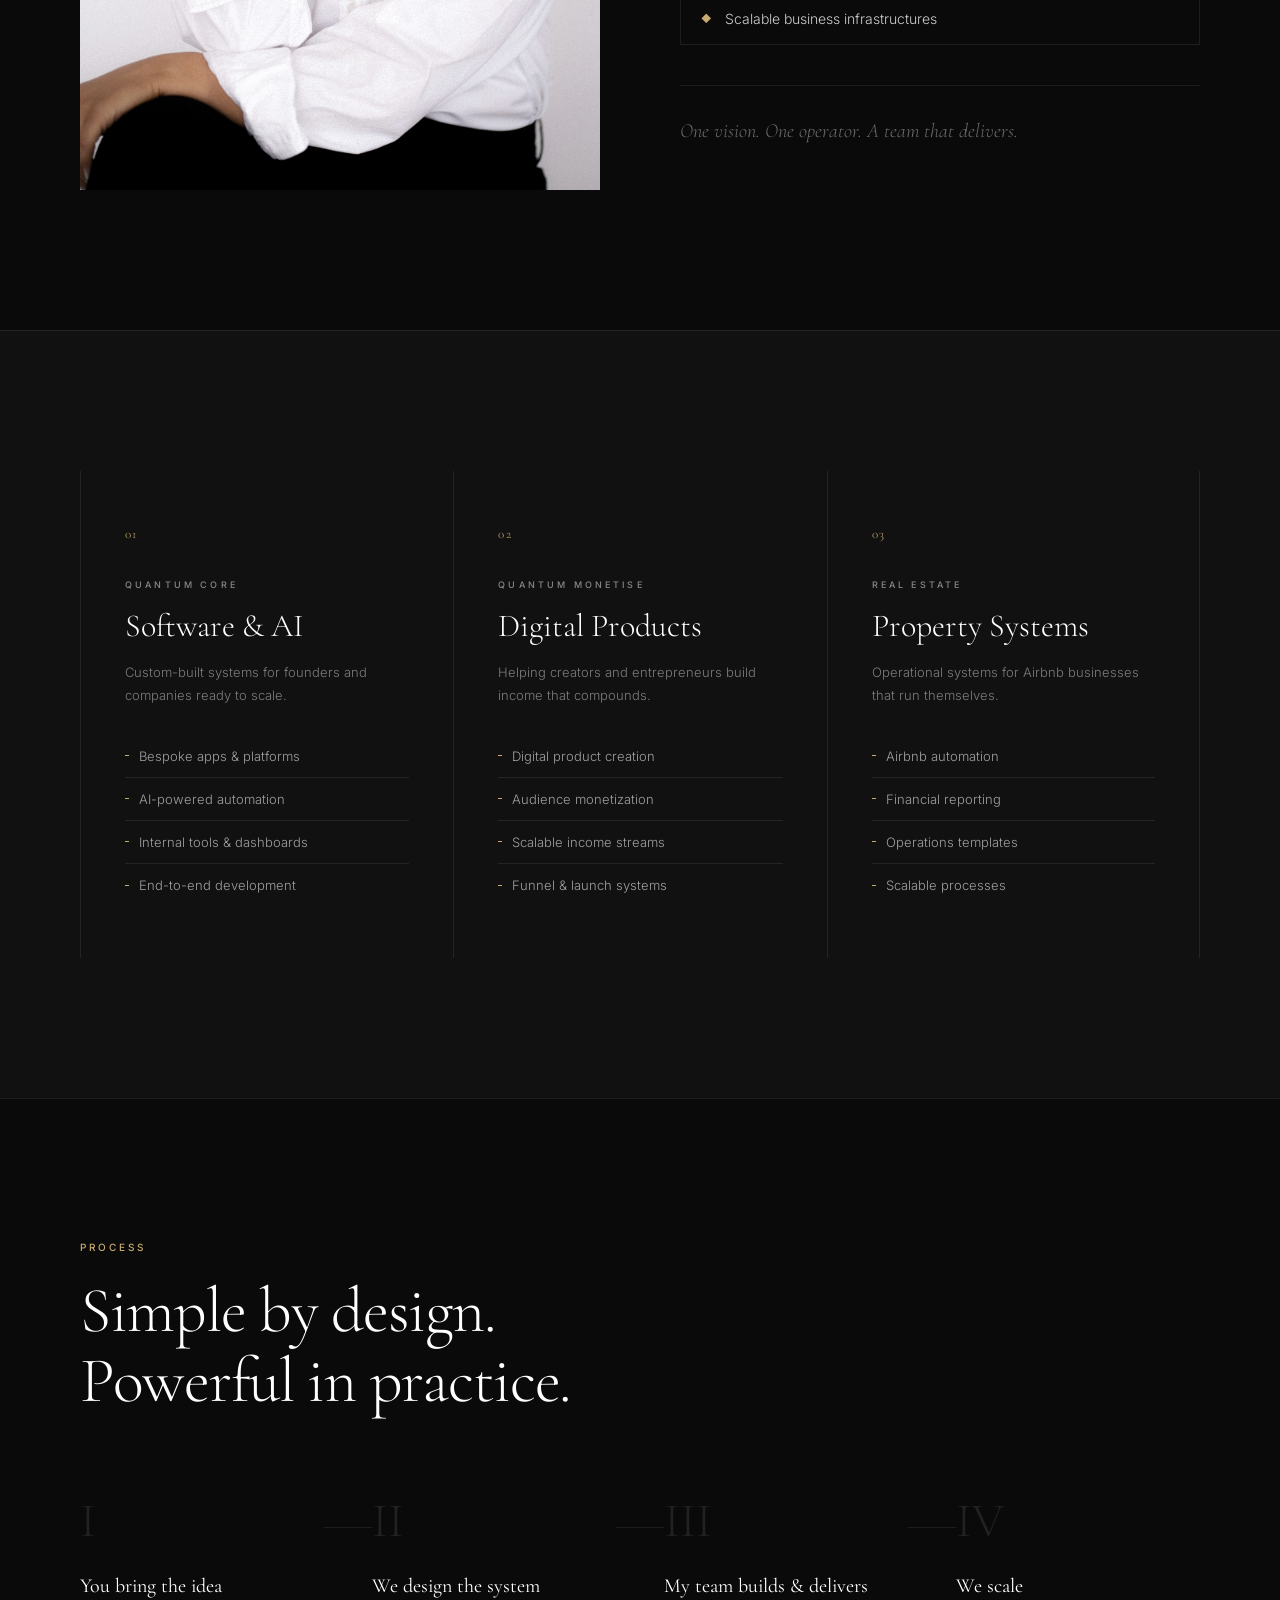
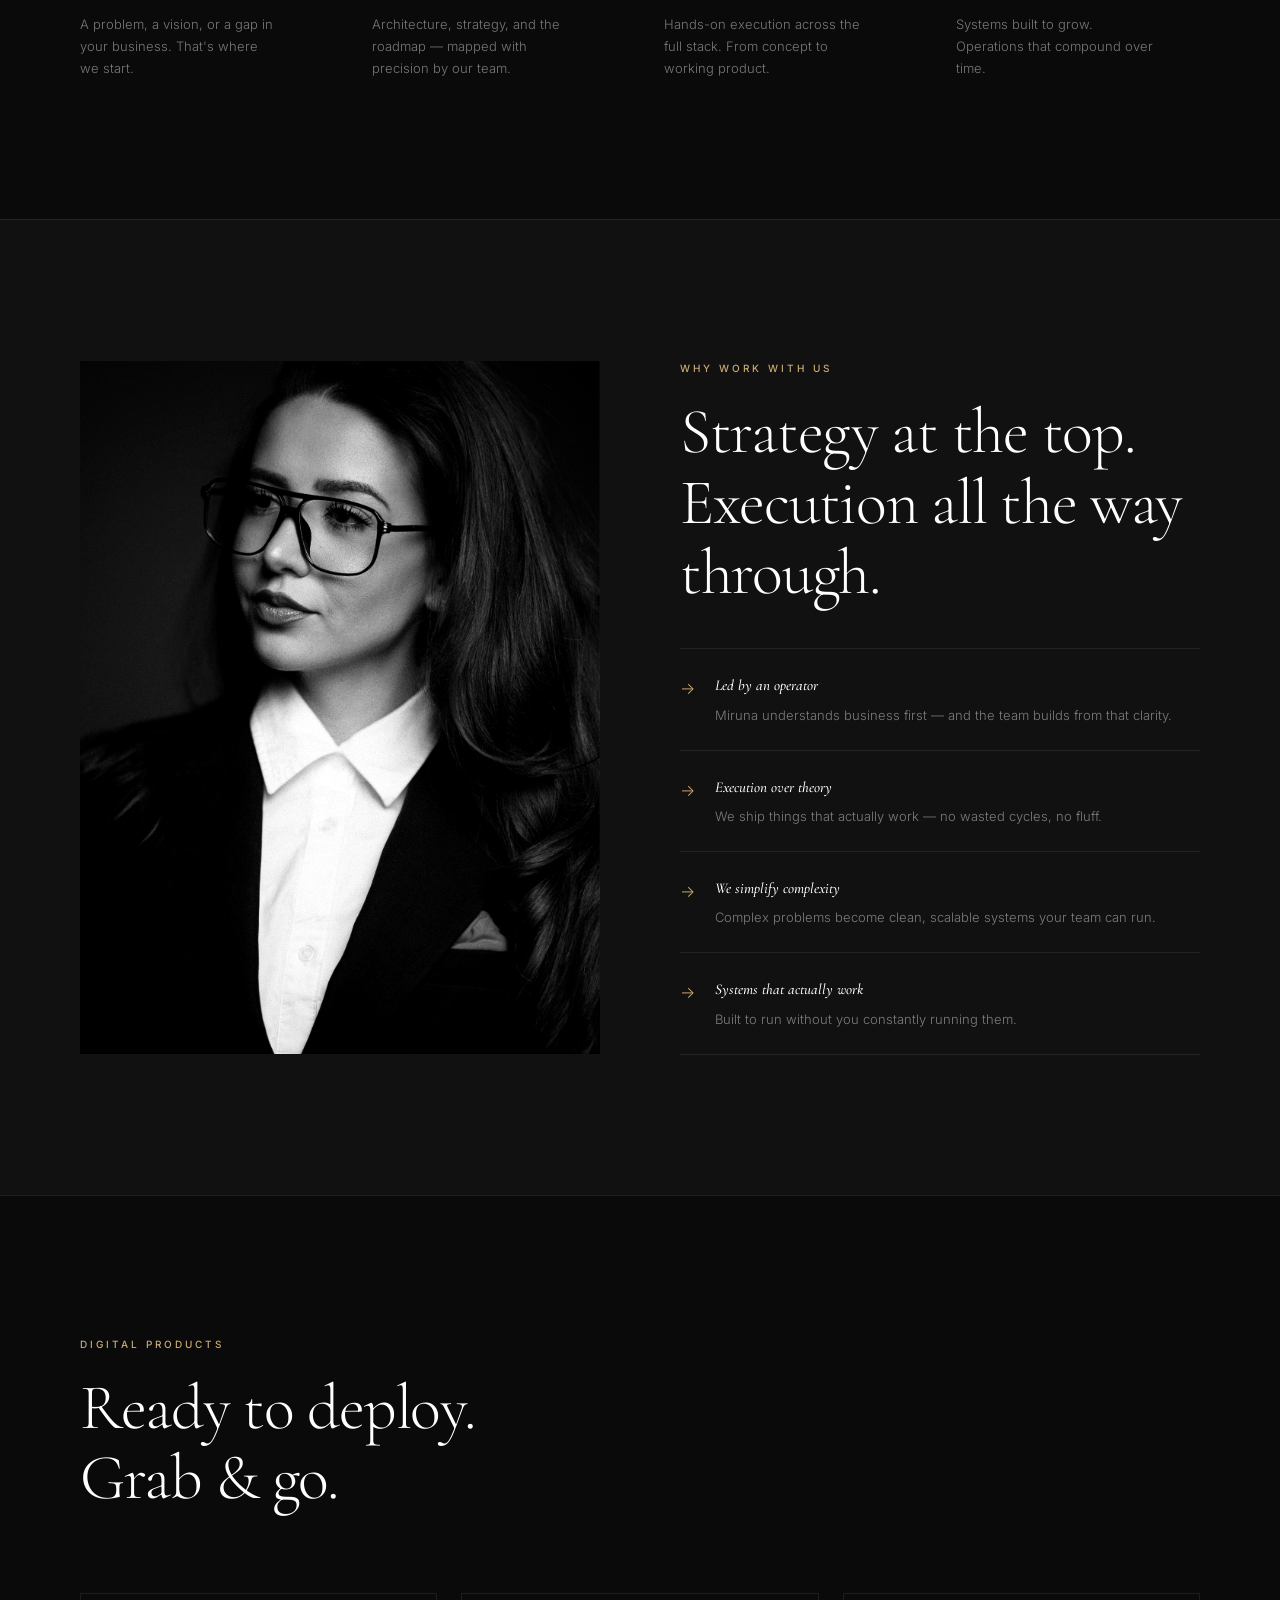
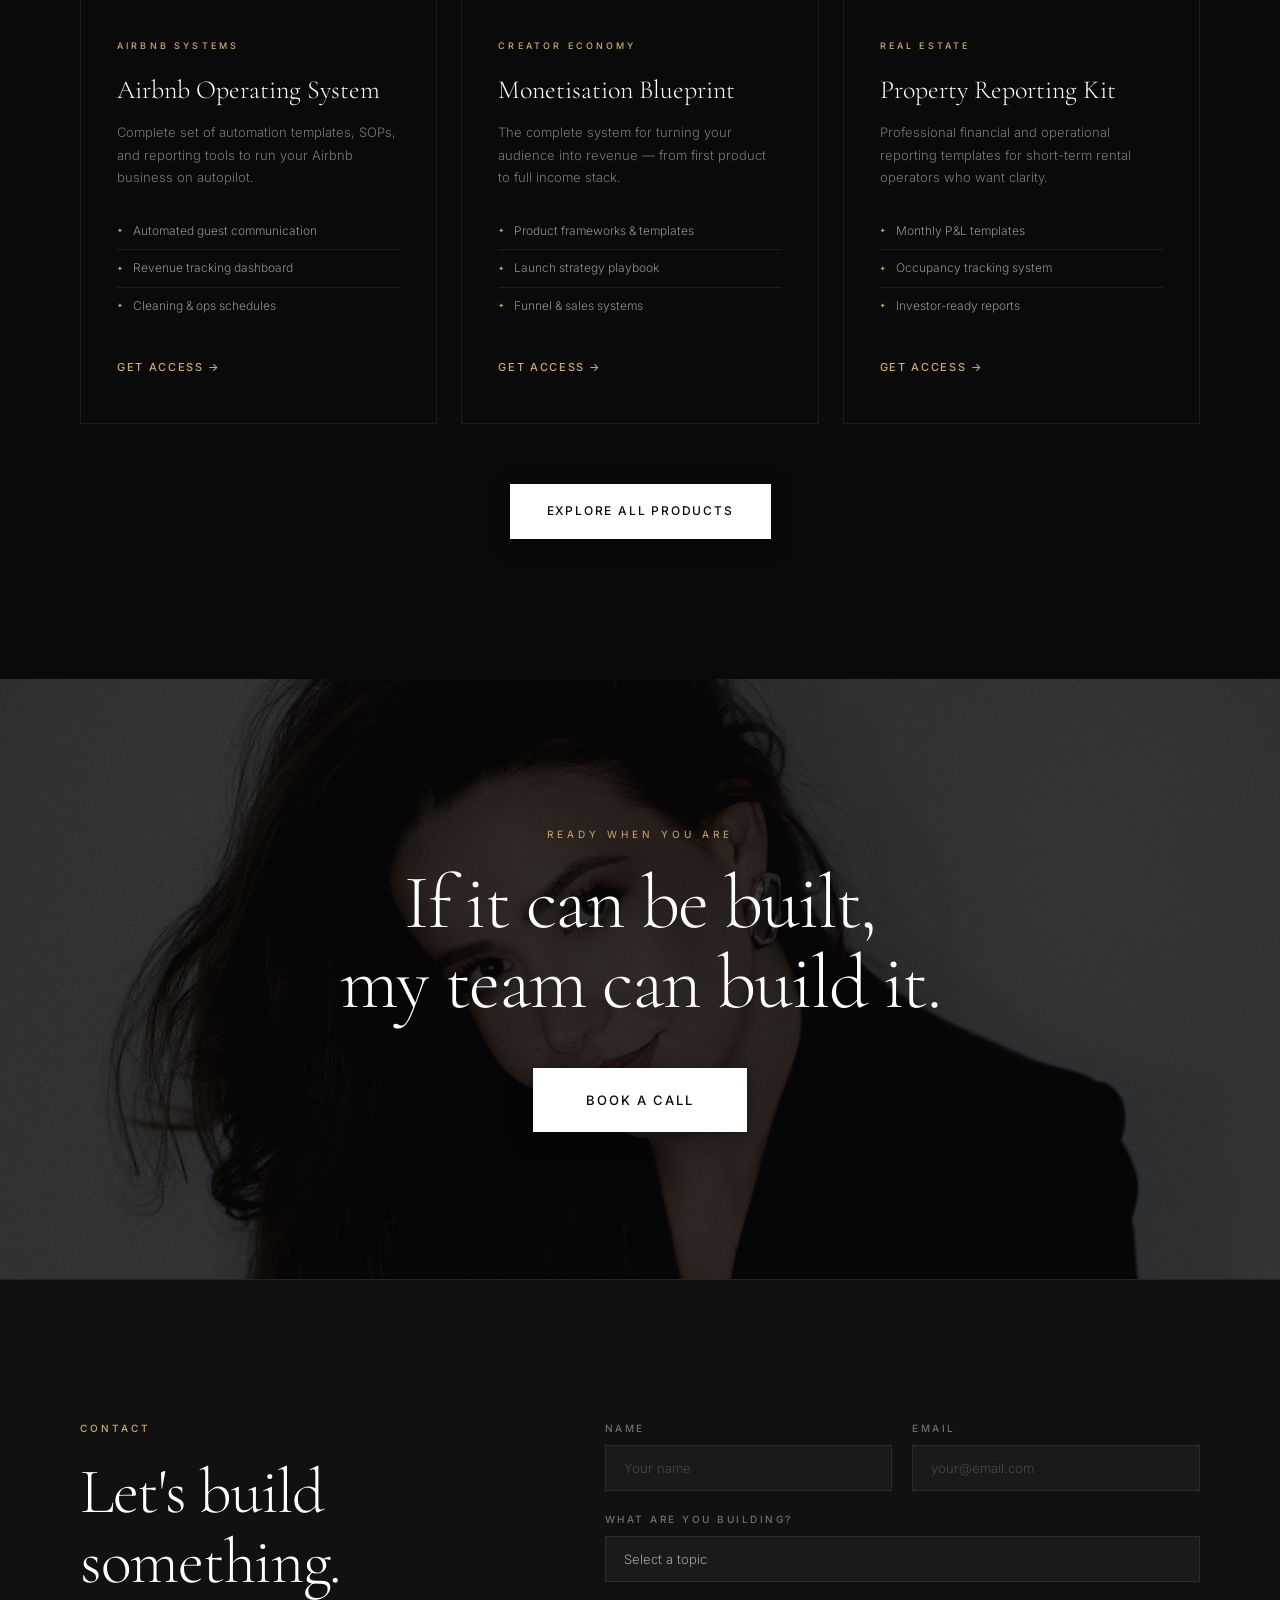
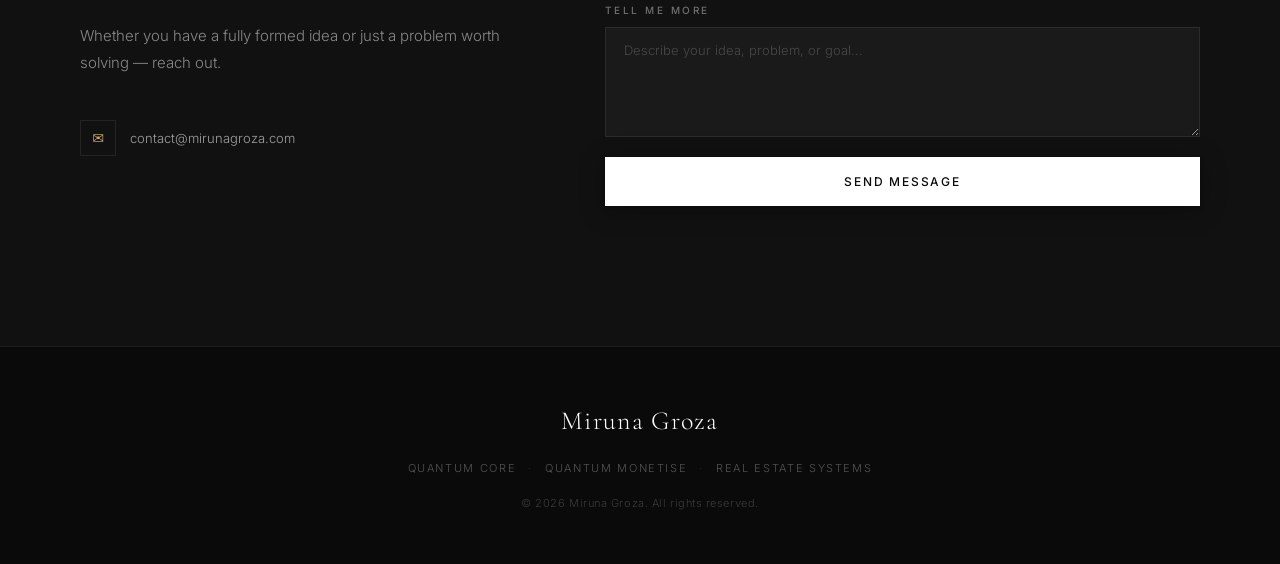
==== commit ea3d9c94: "Integrate Web3Forms on both contact forms + swap hero image to IMG_7326 2" ====
--- a/index.html
+++ b/index.html
@@ -13,6 +13,10 @@
   <link rel="preconnect" href="https://fonts.gstatic.com" crossorigin />
   <link href="https://fonts.googleapis.com/css2?family=Cormorant+Garamond:ital,wght@0,300;0,400;0,500;0,600;1,300;1,400&family=Inter:wght@300;400;500&display=swap" rel="stylesheet" />
   <link rel="stylesheet" href="style.css" />
+  <script>
+    // ⚠️  Paste your Web3Forms access key here (get it free at web3forms.com)
+    const WEB3FORMS_KEY = 'YOUR_ACCESS_KEY';
+  </script>
 </head>
 <body>
 
@@ -247,7 +251,7 @@
   <section class="why">
     <div class="container why-grid">
       <div class="why-image reveal">
-        <img src="IMG_90642.JPG" alt="Miruna Groza" />
+        <img src="IMG_7326 2.jpg" alt="Miruna Groza" />
       </div>
       <div class="why-content">
         <div class="section-label reveal">Why work with us</div>
@@ -399,8 +403,12 @@
           </div>
           <button type="submit" class="btn-primary btn-full" id="form-submit-btn">Send message</button>
           <div id="form-success" class="form-success hidden">
-            ✦ Message received — we'll be in touch shortly.
-          </div>
+            ✦ Message received — I'll be in touch within 48 hours.
+          </div>
+          <div id="form-error" class="form-error hidden">
+            ✕ Something went wrong — please email me directly at contact@mirunagroza.com
+          </div>
+
         </form>
       </div>
     </div>
--- a/style.css
+++ b/style.css
@@ -891,6 +891,16 @@
   background: rgba(201,170,113,0.05);
   margin-top: 8px;
 }
+.form-error {
+  text-align: center;
+  font-size: 13px;
+  letter-spacing: 0.1em;
+  color: #f87171;
+  padding: 16px;
+  border: 1px solid rgba(248,113,113,0.25);
+  background: rgba(248,113,113,0.05);
+  margin-top: 8px;
+}
 .hidden { display: none !important; }
 
 /* ============================
@@ -950,25 +960,66 @@
   .container { padding: 0 24px; }
   .nav-links { display: none; }
   .hamburger { display: flex; }
-  .hero { min-height: 100svh; }
-  .hero-content {
-    padding: 60px 24px 80px;
-    max-width: 100%;
+
+  /* ── Hero: full-bleed image top, content bottom ── */
+  .hero {
+    min-height: 100svh;
+    align-items: flex-end;
+    padding-bottom: 0;
   }
   .hero-image {
     position: absolute;
+    inset: 0;
     width: 100%;
-    opacity: 0.2;
+    opacity: 0.45;
+  }
+  .hero-image img {
+    object-position: center top;
+    width: 100%;
+    height: 100%;
   }
   .hero-img-blur {
-    background: linear-gradient(to top, var(--black) 0%, transparent 60%),
-                linear-gradient(to right, var(--black) 0%, transparent 100%);
+    background:
+      linear-gradient(to top, var(--black) 0%, rgba(0,0,0,0.6) 45%, transparent 70%),
+      linear-gradient(to right, rgba(0,0,0,0.3) 0%, transparent 60%);
   }
-  .scroll-hint { left: 24px; }
+  .hero-content {
+    padding: 0 24px 56px;
+    max-width: 100%;
+    /* push content to bottom */
+    margin-top: auto;
+    padding-top: 60vh;
+  }
+  .hero-headline {
+    font-size: clamp(36px, 9vw, 52px);
+    margin-bottom: 16px;
+  }
+  .hero-sub {
+    font-size: 13px;
+    margin-bottom: 32px;
+    max-width: 100%;
+  }
+  .hero-actions {
+    flex-direction: row;
+    flex-wrap: wrap;
+    gap: 12px;
+  }
+  .hero-actions .btn-primary,
+  .hero-actions .btn-ghost {
+    flex: 1;
+    min-width: 140px;
+    justify-content: center;
+    padding: 14px 20px;
+    font-size: 10px;
+  }
+  .scroll-hint { display: none; }
+
+  /* ── Other sections ── */
   .identity-grid { grid-template-columns: 1fr; gap: 48px; }
   .identity-image { aspect-ratio: 4/5; }
   .why-grid { grid-template-columns: 1fr; gap: 48px; }
   .why-image { order: -1; aspect-ratio: 4/5; }
+  .why-image img { object-position: top; }
   .process-steps { flex-direction: column; gap: 40px; }
   .process-connector { width: 1px; height: 32px; }
   .products-grid { grid-template-columns: 1fr; }
@@ -980,10 +1031,12 @@
 }
 
 @media (max-width: 480px) {
-  .hero-headline { font-size: clamp(38px, 11vw, 60px); }
-  .hero-actions { flex-direction: column; }
+  .hero-headline { font-size: clamp(34px, 10vw, 48px); }
   .hero-actions .btn-primary,
-  .hero-actions .btn-ghost { width: 100%; justify-content: center; }
+  .hero-actions .btn-ghost {
+    flex: 1 1 100%;
+    width: 100%;
+  }
   .work-card { padding: 40px 24px; }
   .product-card { padding: 32px 24px; }
 }
